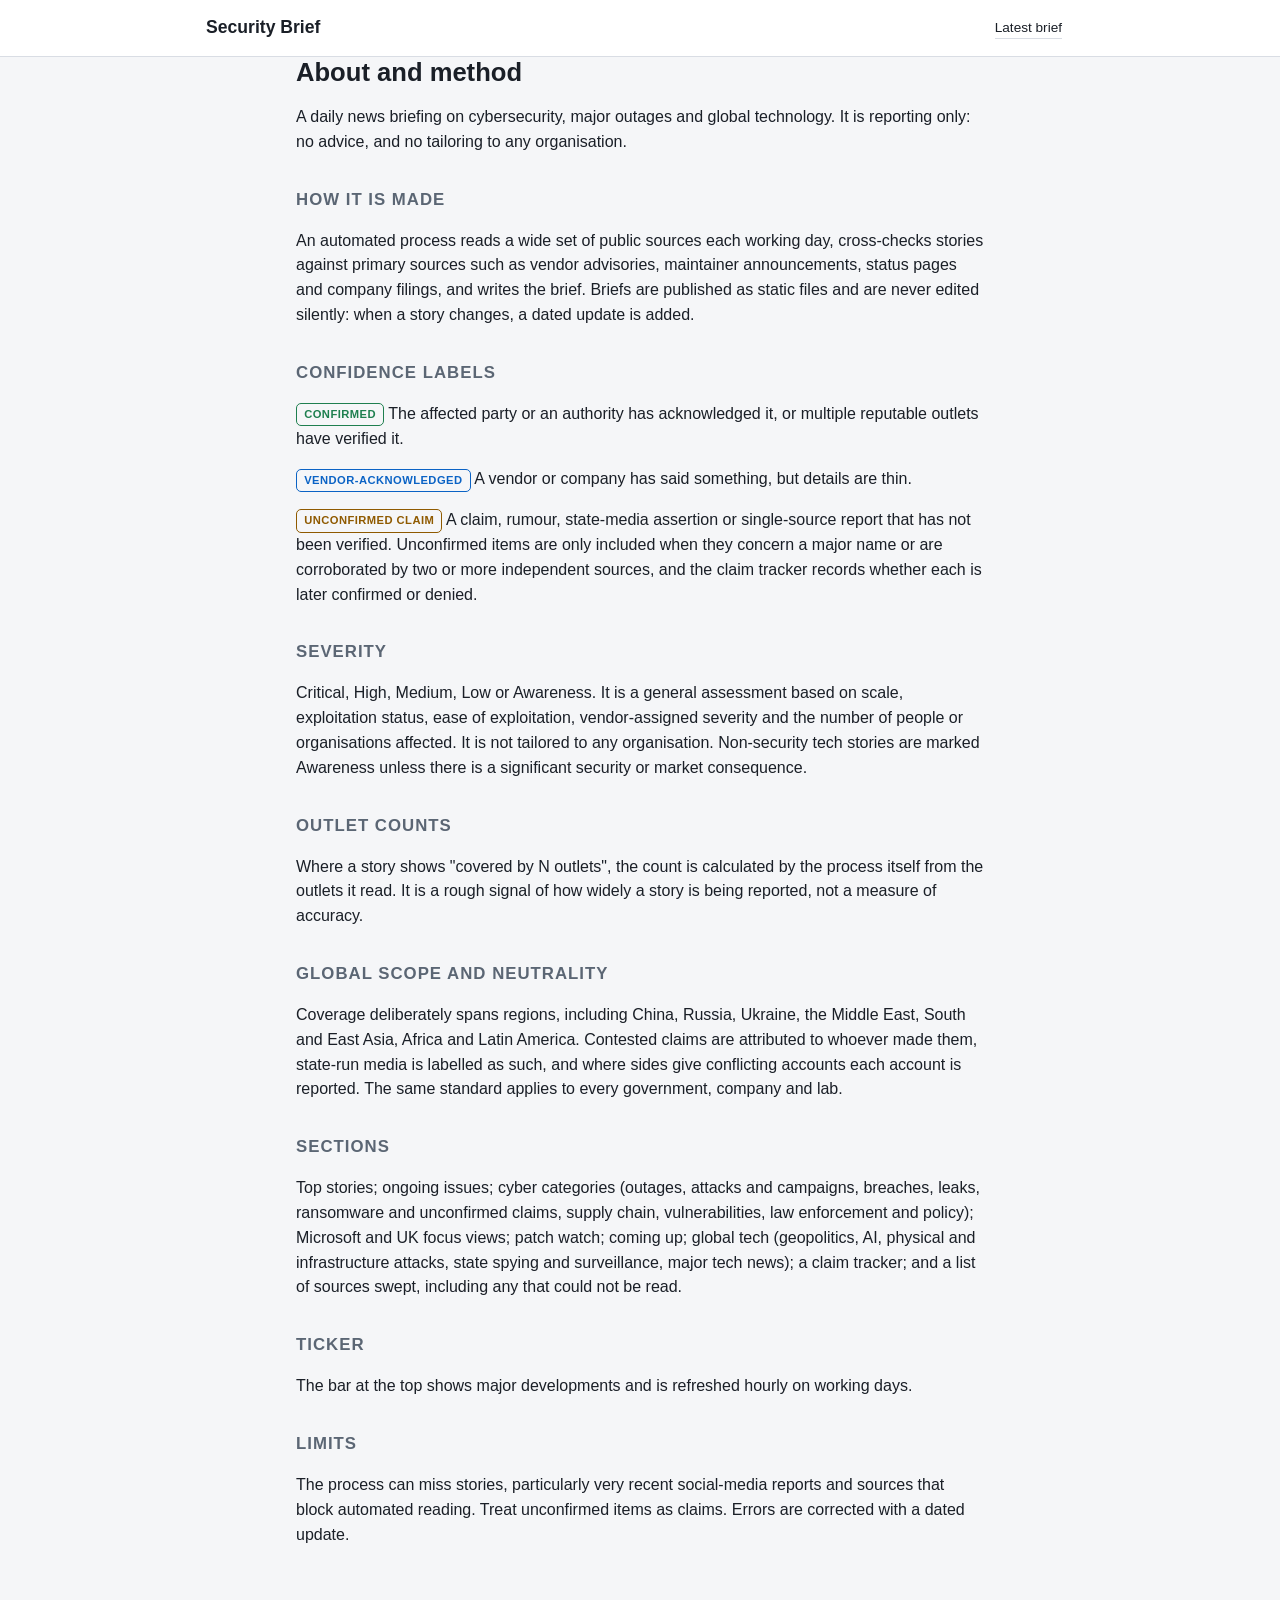
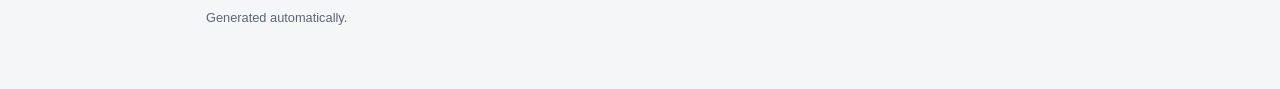
==== about.html @ 1423f3ae "Add files via upload" ====
<!DOCTYPE html>
<html lang="en-GB">
<head>
<meta charset="utf-8">
<meta name="viewport" content="width=device-width, initial-scale=1">
<title>About and method · Security Brief</title>
<link rel="stylesheet" href="style.css">
</head>
<body>
<header class="site-header"><div class="wrap header-inner"><a class="brand" href="./">Security Brief</a><div class="header-actions"><a class="head-link" href="./">Latest brief</a></div></div></header>
<main class="wrap prose">
  <h1>About and method</h1>
  <p class="muted">A daily news briefing on cybersecurity, major outages and global technology. It is reporting only: no advice, and no tailoring to any organisation.</p>

  <h2>How it is made</h2>
  <p>An automated process reads a wide set of public sources each working day, cross-checks stories against primary sources such as vendor advisories, maintainer announcements, status pages and company filings, and writes the brief. Briefs are published as static files and are never edited silently: when a story changes, a dated update is added.</p>

  <h2>Confidence labels</h2>
  <p><b class="tag t-confirmed">CONFIRMED</b> The affected party or an authority has acknowledged it, or multiple reputable outlets have verified it.</p>
  <p><b class="tag t-vendor">VENDOR-ACKNOWLEDGED</b> A vendor or company has said something, but details are thin.</p>
  <p><b class="tag t-unconfirmed">UNCONFIRMED CLAIM</b> A claim, rumour, state-media assertion or single-source report that has not been verified. Unconfirmed items are only included when they concern a major name or are corroborated by two or more independent sources, and the claim tracker records whether each is later confirmed or denied.</p>

  <h2>Severity</h2>
  <p>Critical, High, Medium, Low or Awareness. It is a general assessment based on scale, exploitation status, ease of exploitation, vendor-assigned severity and the number of people or organisations affected. It is not tailored to any organisation. Non-security tech stories are marked Awareness unless there is a significant security or market consequence.</p>

  <h2>Outlet counts</h2>
  <p>Where a story shows "covered by N outlets", the count is calculated by the process itself from the outlets it read. It is a rough signal of how widely a story is being reported, not a measure of accuracy.</p>

  <h2>Global scope and neutrality</h2>
  <p>Coverage deliberately spans regions, including China, Russia, Ukraine, the Middle East, South and East Asia, Africa and Latin America. Contested claims are attributed to whoever made them, state-run media is labelled as such, and where sides give conflicting accounts each account is reported. The same standard applies to every government, company and lab.</p>

  <h2>Sections</h2>
  <p>Top stories; ongoing issues; cyber categories (outages, attacks and campaigns, breaches, leaks, ransomware and unconfirmed claims, supply chain, vulnerabilities, law enforcement and policy); Microsoft and UK focus views; patch watch; coming up; global tech (geopolitics, AI, physical and infrastructure attacks, state spying and surveillance, major tech news); a claim tracker; and a list of sources swept, including any that could not be read.</p>

  <h2>Ticker</h2>
  <p>The bar at the top shows major developments and is refreshed hourly on working days.</p>

  <h2>Limits</h2>
  <p>The process can miss stories, particularly very recent social-media reports and sources that block automated reading. Treat unconfirmed items as claims. Errors are corrected with a dated update.</p>
</main>
<footer class="wrap site-footer"><p class="muted">Generated automatically.</p></footer>
<script>
(function(){var t=null;try{t=localStorage.getItem('sb-theme')}catch(e){}
t=t||(window.matchMedia&&matchMedia('(prefers-color-scheme: light)').matches?'light':'dark');
document.documentElement.setAttribute('data-theme',t);})();
</script>
</body>
</html>
---- style.css ----
:root{
  --bg:#0f1216; --panel:#171b21; --panel2:#1d222a; --line:#2a313b; --text:#e6e9ee; --muted:#9aa4b2;
  --accent:#4da3ff; --link:#7bb8ff;
  --crit:#ff5d5d; --high:#ff9b3d; --med:#f2cf4a; --low:#5fc88f; --aware:#8f9bb0;
  --confirmed:#3fb97a; --vendor:#4da3ff; --unconf:#e0a030;
  --ticker-bg:#1a0f10; --ticker-line:#3a1d20;
  --sev-fg:#101418; --accent-fg:#0b1220;
}
:root[data-theme="light"]{
  --bg:#f5f6f8; --panel:#ffffff; --panel2:#f0f2f5; --line:#d9dde4; --text:#1a1f27; --muted:#5b6674;
  --accent:#0b63c5; --link:#0b63c5;
  --crit:#c62828; --high:#a85800; --med:#8a6d00; --low:#1e7f4f; --aware:#5b6674;
  --confirmed:#1e7f4f; --vendor:#0b63c5; --unconf:#8f5a00;
  --ticker-bg:#fff3f3; --ticker-line:#f0cfcf;
  --sev-fg:#ffffff; --accent-fg:#ffffff;
}
*{box-sizing:border-box}
html{-webkit-text-size-adjust:100%}
body{margin:0;background:var(--bg);color:var(--text);font:16px/1.55 -apple-system,BlinkMacSystemFont,"Segoe UI",Roboto,Helvetica,Arial,sans-serif}
a{color:var(--link)}
.wrap{max-width:900px;margin:0 auto;padding:0 16px}
.muted{color:var(--muted)}
h1{font-size:1.6rem;line-height:1.25;margin:0 0 .25rem}
h2{font-size:1.05rem;text-transform:uppercase;letter-spacing:.06em;color:var(--muted);margin:2rem 0 .75rem;font-weight:600}

/* ticker */
.ticker{display:flex;align-items:stretch;background:var(--ticker-bg);border-bottom:1px solid var(--ticker-line);font-size:.9rem;overflow:hidden}
.ticker-label{background:var(--crit);color:var(--sev-fg);font-weight:700;letter-spacing:.08em;padding:.5rem .8rem;display:flex;align-items:center;font-size:.75rem;flex:0 0 auto}
.ticker-viewport{flex:1 1 auto;overflow:hidden;position:relative;display:flex;align-items:center}
.ticker-track{display:inline-flex;white-space:nowrap;gap:2.5rem;padding-left:100%;animation:scroll var(--dur,60s) linear infinite}
.ticker-viewport:hover .ticker-track,.ticker-viewport:focus-within .ticker-track{animation-play-state:paused}
@keyframes scroll{to{transform:translateX(-100%)}}
.ticker-item{display:inline-flex;gap:.5rem;align-items:center;color:var(--text);text-decoration:none;padding:.5rem 0}
.ticker-item:hover{text-decoration:underline}
.ticker-item time{color:var(--muted);font-variant-numeric:tabular-nums}
.ticker-empty{padding:.5rem 1rem;color:var(--muted)}
.ticker-updated{flex:0 0 auto;padding:.5rem .8rem;color:var(--muted);font-size:.75rem;display:flex;align-items:center;border-left:1px solid var(--ticker-line)}
@media (prefers-reduced-motion:reduce){.ticker-track{animation:none;padding-left:.8rem;white-space:normal;flex-wrap:wrap;gap:.25rem 1.5rem}}

/* header */
.site-header{border-bottom:1px solid var(--line);background:var(--panel)}
.header-inner{display:flex;align-items:center;justify-content:space-between;height:56px}
.brand{font-weight:700;font-size:1.1rem;color:var(--text);text-decoration:none}
.icon-btn{background:none;border:1px solid var(--line);color:var(--text);border-radius:8px;width:36px;height:36px;font-size:1.1rem;cursor:pointer}
.icon-btn:hover{background:var(--panel2)}

/* date nav */
.datenav{display:flex;gap:.5rem;align-items:center;margin:1.25rem 0 1rem}
.datenav-mid{flex:1}
.datenav select{width:100%;padding:.55rem .6rem;background:var(--panel);color:var(--text);border:1px solid var(--line);border-radius:8px;font:inherit}
.nav-btn{background:var(--panel);color:var(--text);border:1px solid var(--line);padding:.55rem .85rem;border-radius:8px;cursor:pointer;font:inherit;white-space:nowrap}
.nav-btn:hover:not(:disabled){background:var(--panel2)}
.nav-btn:disabled{opacity:.4;cursor:default}
.status{padding:1rem;border:1px dashed var(--line);border-radius:10px;color:var(--muted)}

/* tags */
.tag{display:inline-block;font-size:.7rem;font-weight:700;letter-spacing:.04em;padding:.12rem .45rem;border-radius:5px;border:1px solid currentColor;vertical-align:middle}
.t-confirmed{color:var(--confirmed)} .t-vendor{color:var(--vendor)} .t-unconfirmed{color:var(--unconf)}
.sev{display:inline-block;font-size:.7rem;font-weight:700;padding:.12rem .45rem;border-radius:5px;color:var(--sev-fg);vertical-align:middle}
.s-critical{background:var(--crit)} .s-high{background:var(--high)} .s-medium{background:var(--med)} .s-low{background:var(--low)} .s-awareness{background:var(--aware)}
.cov{font-size:.75rem;color:var(--muted)}

/* top 3 */
.top3{display:grid;gap:.75rem}
.top-card{background:var(--panel);border:1px solid var(--line);border-radius:10px;padding:.9rem 1rem}
.top-card h3{margin:0 0 .3rem;font-size:1.02rem}
.top-card p{margin:.3rem 0 0}

/* actions */
.actions{margin:0;padding:0;list-style:none;display:grid;gap:.5rem}
.actions li{background:var(--panel);border:1px solid var(--line);border-radius:10px;padding:.65rem .9rem .65rem 2.4rem;position:relative}
.actions li::before{content:"";position:absolute;left:.9rem;top:.85rem;width:.9rem;height:.9rem;border:2px solid var(--accent);border-radius:4px}

/* items */
.items-head{display:flex;flex-wrap:wrap;gap:.5rem 1rem;align-items:center;justify-content:space-between}
.items-head h2{margin:2rem 0 .75rem}
.filters{display:flex;flex-wrap:wrap;gap:.35rem}
.chip{background:var(--panel);color:var(--muted);border:1px solid var(--line);border-radius:999px;padding:.25rem .7rem;font:inherit;font-size:.8rem;cursor:pointer}
.chip[aria-pressed="true"]{background:var(--accent);color:var(--accent-fg);border-color:var(--accent)}
details.item{background:var(--panel);border:1px solid var(--line);border-radius:10px;margin:0 0 .65rem}
details.item>summary{list-style:none;cursor:pointer;padding:.85rem 1rem;display:block}
details.item>summary::-webkit-details-marker{display:none}
details.item>summary::before{content:"▸";color:var(--muted);margin-right:.5rem;display:inline-block;transition:transform .15s}
details.item[open]>summary::before{transform:rotate(90deg)}
.item-title{font-weight:600}
.item-meta{display:flex;flex-wrap:wrap;gap:.4rem .6rem;align-items:center;margin-top:.35rem;padding-left:1.2rem}
.item-body{padding:0 1rem 1rem 1rem;border-top:1px solid var(--line)}
.item-body h4{margin:1.1rem 0 .3rem;font-size:.8rem;text-transform:uppercase;letter-spacing:.06em;color:var(--muted)}
.item-body p{margin:.35rem 0}
.item-body code{background:var(--panel2);padding:.08rem .35rem;border-radius:4px;font-size:.88em;word-break:break-word}
.item-body pre{background:var(--panel2);border:1px solid var(--line);padding:.7rem;border-radius:8px;overflow:auto;font-size:.85rem}
.acts{list-style:none;padding:0;margin:.3rem 0}
.acts li{display:flex;gap:.6rem;margin:.35rem 0}
.when{flex:0 0 auto;font-size:.7rem;font-weight:700;padding:.15rem .5rem;border-radius:5px;background:var(--panel2);border:1px solid var(--line);align-self:flex-start;white-space:nowrap}
.when.now{background:var(--crit);color:var(--sev-fg);border-color:var(--crit)}
.srcs{margin:.3rem 0;padding-left:1.1rem}
.srcs li{margin:.15rem 0;word-break:break-word}
.plain{margin:0;padding-left:1.1rem}
.plain li{margin:.35rem 0}
.sample-banner{background:var(--panel2);border:1px dashed var(--unconf);color:var(--unconf);padding:.5rem .8rem;border-radius:8px;margin:.75rem 0;font-size:.85rem}
.site-footer{padding:2rem 16px 3rem;font-size:.8rem}
@media (max-width:520px){.nav-btn{padding:.55rem .6rem}h1{font-size:1.35rem}}

/* layout additions */
.t-uk{color:var(--accent)}
.nopad{padding-left:0 !important;margin-top:.3rem}
.rank{display:inline-flex;align-items:center;justify-content:center;width:1.5rem;height:1.5rem;border-radius:50%;background:var(--panel2);border:1px solid var(--line);font-size:.8rem;margin-right:.55rem;vertical-align:middle}
.item-summary{margin:.5rem 0 0 1.2rem;color:var(--muted);font-size:.95rem}
.ongoing{display:grid;gap:.6rem}
.ongoing-card{background:var(--panel);border:1px solid var(--line);border-radius:10px;padding:.8rem 1rem}
.ongoing-card p{margin:.4rem 0 0}
.section-nav{display:flex;flex-wrap:wrap;gap:.4rem;margin:1.75rem 0 .25rem;padding-top:1rem;border-top:1px solid var(--line)}
.section-nav a{font-size:.8rem;text-decoration:none;color:var(--text);background:var(--panel);border:1px solid var(--line);padding:.25rem .65rem;border-radius:999px}
.section-nav a:hover{background:var(--panel2)}
.filterbar{display:flex;align-items:center;gap:.6rem;margin:1rem 0 0;flex-wrap:wrap;font-size:.85rem}
.cat h2 .count{display:inline-block;margin-left:.4rem;font-size:.75rem;background:var(--panel2);border:1px solid var(--line);border-radius:999px;padding:0 .5rem;color:var(--muted);letter-spacing:0}
.uk-row{display:flex;flex-wrap:wrap;gap:.3rem .8rem;justify-content:space-between;align-items:center;text-decoration:none;color:var(--text);background:var(--panel);border:1px solid var(--line);border-radius:10px;padding:.65rem .9rem;margin:0 0 .5rem}
.uk-row:hover{background:var(--panel2)}
[hidden]{display:none !important}

/* v2 additions */
.head-link{color:var(--text);font-size:.85rem;margin-right:.75rem;text-decoration:none;border-bottom:1px solid var(--line)}
.head-link:hover{border-color:var(--accent)}
.header-actions{display:flex;align-items:center}
.group-head{margin-top:2.5rem;padding-top:1rem;border-top:2px solid var(--line)}
.group-title{margin:0 0 .25rem !important;color:var(--text) !important;font-size:1.25rem !important;text-transform:none !important;letter-spacing:0 !important}
.table-wrap{overflow-x:auto;border:1px solid var(--line);border-radius:10px;background:var(--panel)}
table.patch{border-collapse:collapse;width:100%;font-size:.9rem}
table.patch th,table.patch td{padding:.55rem .75rem;text-align:left;border-bottom:1px solid var(--line);vertical-align:top}
table.patch th{font-size:.72rem;text-transform:uppercase;letter-spacing:.05em;color:var(--muted);font-weight:600;white-space:nowrap}
table.patch tr:last-child td{border-bottom:0}
.ex,.cs{display:inline-block;font-size:.72rem;font-weight:700;padding:.1rem .45rem;border-radius:5px;border:1px solid currentColor;text-transform:uppercase}
.ex-yes{color:var(--high)} .ex-no{color:var(--low)} .ex-unknown{color:var(--muted)}
.cs-unconfirmed{color:var(--unconf)} .cs-confirmed{color:var(--confirmed)} .cs-denied{color:var(--muted)} .cs-disputed{color:var(--vendor)}
.coming{list-style:none;margin:0;padding:0;display:grid;gap:.45rem}
.coming li{display:flex;gap:.7rem;background:var(--panel);border:1px solid var(--line);border-radius:10px;padding:.6rem .9rem}
.oglog{margin-top:.5rem;font-size:.9rem}
.oglog summary{cursor:pointer;color:var(--muted)}
.prose{max-width:720px}
.prose h2{margin-top:2rem}
.prose p,.prose li{color:var(--text)}
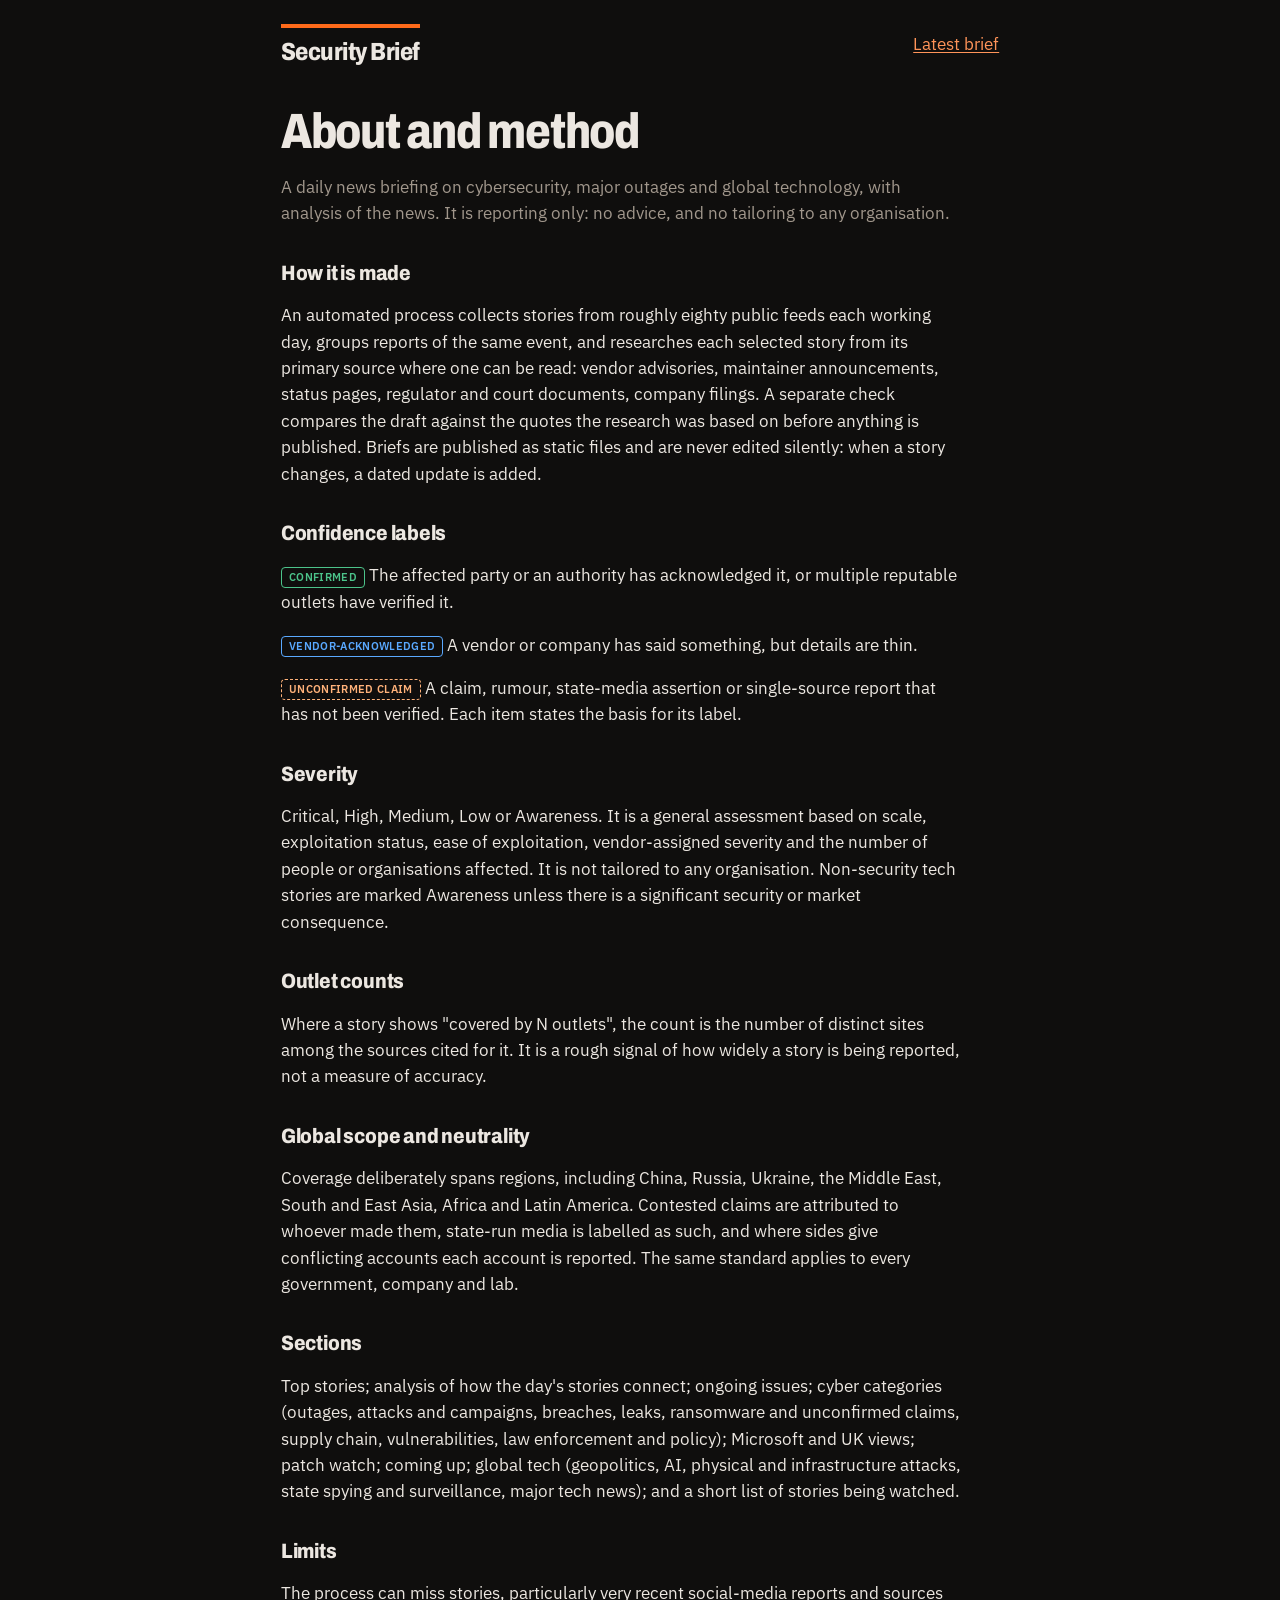
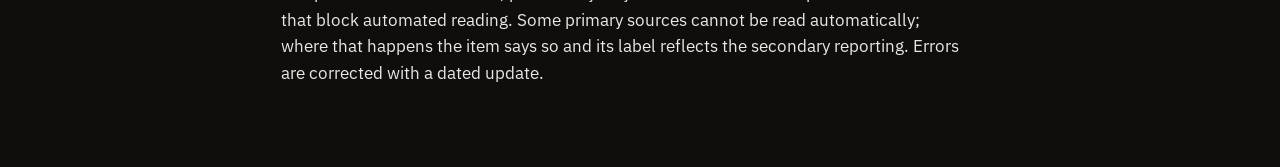
==== commit a12bcecf: "Add files via upload" ====
--- a/about.html
+++ b/about.html
@@ -3,46 +3,41 @@
 <head>
 <meta charset="utf-8">
 <meta name="viewport" content="width=device-width, initial-scale=1">
+<meta name="color-scheme" content="dark">
 <title>About and method · Security Brief</title>
+<link rel="preconnect" href="https://fonts.googleapis.com">
+<link rel="preconnect" href="https://fonts.gstatic.com" crossorigin>
+<link rel="stylesheet" href="https://fonts.googleapis.com/css2?family=Archivo:wdth,wght@75..125,500..900&family=IBM+Plex+Sans:wght@400;500;600&display=swap">
 <link rel="stylesheet" href="style.css">
 </head>
 <body>
-<header class="site-header"><div class="wrap header-inner"><a class="brand" href="./">Security Brief</a><div class="header-actions"><a class="head-link" href="./">Latest brief</a></div></div></header>
-<main class="wrap prose">
+<div class="simple prose">
+  <div class="top"><a class="brand" href="./">Security Brief</a><a href="./">Latest brief</a></div>
   <h1>About and method</h1>
-  <p class="muted">A daily news briefing on cybersecurity, major outages and global technology. It is reporting only: no advice, and no tailoring to any organisation.</p>
+  <p class="muted">A daily news briefing on cybersecurity, major outages and global technology, with analysis of the news. It is reporting only: no advice, and no tailoring to any organisation.</p>
 
   <h2>How it is made</h2>
-  <p>An automated process reads a wide set of public sources each working day, cross-checks stories against primary sources such as vendor advisories, maintainer announcements, status pages and company filings, and writes the brief. Briefs are published as static files and are never edited silently: when a story changes, a dated update is added.</p>
+  <p>An automated process collects stories from roughly eighty public feeds each working day, groups reports of the same event, and researches each selected story from its primary source where one can be read: vendor advisories, maintainer announcements, status pages, regulator and court documents, company filings. A separate check compares the draft against the quotes the research was based on before anything is published. Briefs are published as static files and are never edited silently: when a story changes, a dated update is added.</p>
 
   <h2>Confidence labels</h2>
   <p><b class="tag t-confirmed">CONFIRMED</b> The affected party or an authority has acknowledged it, or multiple reputable outlets have verified it.</p>
   <p><b class="tag t-vendor">VENDOR-ACKNOWLEDGED</b> A vendor or company has said something, but details are thin.</p>
-  <p><b class="tag t-unconfirmed">UNCONFIRMED CLAIM</b> A claim, rumour, state-media assertion or single-source report that has not been verified. Unconfirmed items are only included when they concern a major name or are corroborated by two or more independent sources, and the claim tracker records whether each is later confirmed or denied.</p>
+  <p><b class="tag t-unconfirmed">UNCONFIRMED CLAIM</b> A claim, rumour, state-media assertion or single-source report that has not been verified. Each item states the basis for its label.</p>
 
   <h2>Severity</h2>
   <p>Critical, High, Medium, Low or Awareness. It is a general assessment based on scale, exploitation status, ease of exploitation, vendor-assigned severity and the number of people or organisations affected. It is not tailored to any organisation. Non-security tech stories are marked Awareness unless there is a significant security or market consequence.</p>
 
   <h2>Outlet counts</h2>
-  <p>Where a story shows "covered by N outlets", the count is calculated by the process itself from the outlets it read. It is a rough signal of how widely a story is being reported, not a measure of accuracy.</p>
+  <p>Where a story shows "covered by N outlets", the count is the number of distinct sites among the sources cited for it. It is a rough signal of how widely a story is being reported, not a measure of accuracy.</p>
 
   <h2>Global scope and neutrality</h2>
   <p>Coverage deliberately spans regions, including China, Russia, Ukraine, the Middle East, South and East Asia, Africa and Latin America. Contested claims are attributed to whoever made them, state-run media is labelled as such, and where sides give conflicting accounts each account is reported. The same standard applies to every government, company and lab.</p>
 
   <h2>Sections</h2>
-  <p>Top stories; ongoing issues; cyber categories (outages, attacks and campaigns, breaches, leaks, ransomware and unconfirmed claims, supply chain, vulnerabilities, law enforcement and policy); Microsoft and UK focus views; patch watch; coming up; global tech (geopolitics, AI, physical and infrastructure attacks, state spying and surveillance, major tech news); a claim tracker; and a list of sources swept, including any that could not be read.</p>
-
-  <h2>Ticker</h2>
-  <p>The bar at the top shows major developments and is refreshed hourly on working days.</p>
+  <p>Top stories; analysis of how the day's stories connect; ongoing issues; cyber categories (outages, attacks and campaigns, breaches, leaks, ransomware and unconfirmed claims, supply chain, vulnerabilities, law enforcement and policy); Microsoft and UK views; patch watch; coming up; global tech (geopolitics, AI, physical and infrastructure attacks, state spying and surveillance, major tech news); and a short list of stories being watched.</p>
 
   <h2>Limits</h2>
-  <p>The process can miss stories, particularly very recent social-media reports and sources that block automated reading. Treat unconfirmed items as claims. Errors are corrected with a dated update.</p>
-</main>
-<footer class="wrap site-footer"><p class="muted">Generated automatically.</p></footer>
-<script>
-(function(){var t=null;try{t=localStorage.getItem('sb-theme')}catch(e){}
-t=t||(window.matchMedia&&matchMedia('(prefers-color-scheme: light)').matches?'light':'dark');
-document.documentElement.setAttribute('data-theme',t);})();
-</script>
+  <p>The process can miss stories, particularly very recent social-media reports and sources that block automated reading. Some primary sources cannot be read automatically; where that happens the item says so and its label reflects the secondary reporting. Errors are corrected with a dated update.</p>
+</div>
 </body>
 </html>
--- a/style.css
+++ b/style.css
@@ -1,141 +1,169 @@
 :root{
-  --bg:#0f1216; --panel:#171b21; --panel2:#1d222a; --line:#2a313b; --text:#e6e9ee; --muted:#9aa4b2;
-  --accent:#4da3ff; --link:#7bb8ff;
-  --crit:#ff5d5d; --high:#ff9b3d; --med:#f2cf4a; --low:#5fc88f; --aware:#8f9bb0;
-  --confirmed:#3fb97a; --vendor:#4da3ff; --unconf:#e0a030;
-  --ticker-bg:#1a0f10; --ticker-line:#3a1d20;
-  --sev-fg:#101418; --accent-fg:#0b1220;
-}
-:root[data-theme="light"]{
-  --bg:#f5f6f8; --panel:#ffffff; --panel2:#f0f2f5; --line:#d9dde4; --text:#1a1f27; --muted:#5b6674;
-  --accent:#0b63c5; --link:#0b63c5;
-  --crit:#c62828; --high:#a85800; --med:#8a6d00; --low:#1e7f4f; --aware:#5b6674;
-  --confirmed:#1e7f4f; --vendor:#0b63c5; --unconf:#8f5a00;
-  --ticker-bg:#fff3f3; --ticker-line:#f0cfcf;
-  --sev-fg:#ffffff; --accent-fg:#ffffff;
+  --bg:#0f0e0d; --surface:#171513; --surface2:#201d1a; --line:#2e2a26; --line2:#433c35;
+  --text:#ece7e1; --muted:#a1978c;
+  --accent:#ff6a1a; --accent-text:#ff9459; --accent-bg:rgba(255,106,26,.13); --on-accent:#1a0c03;
+  --crit:#ff4757; --high:#ffb02e; --med:#5aa9ff; --low:#4cc38a; --aware:#8a8f98;
+  --confirmed:#4cc38a; --vendor:#5aa9ff; --unconf:#ffb27a;
+  --display:"Archivo","Arial Narrow",system-ui,sans-serif;
+  --body:"IBM Plex Sans",system-ui,-apple-system,"Segoe UI",Roboto,sans-serif;
+  --rail:272px;
 }
 *{box-sizing:border-box}
-html{-webkit-text-size-adjust:100%}
-body{margin:0;background:var(--bg);color:var(--text);font:16px/1.55 -apple-system,BlinkMacSystemFont,"Segoe UI",Roboto,Helvetica,Arial,sans-serif}
-a{color:var(--link)}
-.wrap{max-width:900px;margin:0 auto;padding:0 16px}
+html{-webkit-text-size-adjust:100%;scroll-behavior:smooth;scroll-padding-top:1rem;color-scheme:dark}
+@media (prefers-reduced-motion:reduce){html{scroll-behavior:auto}}
+body{margin:0;background:var(--bg);color:var(--text);font:400 16.5px/1.6 var(--body)}
+a{color:var(--accent-text);text-underline-offset:2px}
+a:hover{color:var(--accent)}
+:focus-visible{outline:2px solid var(--accent);outline-offset:2px;border-radius:3px}
 .muted{color:var(--muted)}
-h1{font-size:1.6rem;line-height:1.25;margin:0 0 .25rem}
-h2{font-size:1.05rem;text-transform:uppercase;letter-spacing:.06em;color:var(--muted);margin:2rem 0 .75rem;font-weight:600}
+[hidden]{display:none !important}
+h1,h2,h3{font-family:var(--display);font-stretch:88%;letter-spacing:-.01em}
 
-/* ticker */
-.ticker{display:flex;align-items:stretch;background:var(--ticker-bg);border-bottom:1px solid var(--ticker-line);font-size:.9rem;overflow:hidden}
-.ticker-label{background:var(--crit);color:var(--sev-fg);font-weight:700;letter-spacing:.08em;padding:.5rem .8rem;display:flex;align-items:center;font-size:.75rem;flex:0 0 auto}
-.ticker-viewport{flex:1 1 auto;overflow:hidden;position:relative;display:flex;align-items:center}
-.ticker-track{display:inline-flex;white-space:nowrap;gap:2.5rem;padding-left:100%;animation:scroll var(--dur,60s) linear infinite}
-.ticker-viewport:hover .ticker-track,.ticker-viewport:focus-within .ticker-track{animation-play-state:paused}
-@keyframes scroll{to{transform:translateX(-100%)}}
-.ticker-item{display:inline-flex;gap:.5rem;align-items:center;color:var(--text);text-decoration:none;padding:.5rem 0}
-.ticker-item:hover{text-decoration:underline}
-.ticker-item time{color:var(--muted);font-variant-numeric:tabular-nums}
-.ticker-empty{padding:.5rem 1rem;color:var(--muted)}
-.ticker-updated{flex:0 0 auto;padding:.5rem .8rem;color:var(--muted);font-size:.75rem;display:flex;align-items:center;border-left:1px solid var(--ticker-line)}
-@media (prefers-reduced-motion:reduce){.ticker-track{animation:none;padding-left:.8rem;white-space:normal;flex-wrap:wrap;gap:.25rem 1.5rem}}
+/* ---------- shell ---------- */
+.shell{display:grid;grid-template-columns:var(--rail) minmax(0,1fr);max-width:1480px;margin:0 auto;min-height:100vh}
+.rail{border-right:1px solid var(--line)}
+.rail-inner{position:sticky;top:0;max-height:100vh;overflow-y:auto;padding:1.6rem 1.3rem 1.5rem;display:flex;flex-direction:column;gap:1.6rem;scrollbar-width:thin;scrollbar-color:var(--line2) transparent}
+.content{padding:2.2rem clamp(1.2rem,3.5vw,3.5rem) 3rem;min-width:0}
 
-/* header */
-.site-header{border-bottom:1px solid var(--line);background:var(--panel)}
-.header-inner{display:flex;align-items:center;justify-content:space-between;height:56px}
-.brand{font-weight:700;font-size:1.1rem;color:var(--text);text-decoration:none}
-.icon-btn{background:none;border:1px solid var(--line);color:var(--text);border-radius:8px;width:36px;height:36px;font-size:1.1rem;cursor:pointer}
-.icon-btn:hover{background:var(--panel2)}
+/* ---------- rail ---------- */
+.brand{display:block;font:800 1.55rem/1.05 var(--display);font-stretch:85%;letter-spacing:-.02em;color:var(--text);text-decoration:none;padding-top:.7rem;border-top:4px solid var(--accent);width:max-content;max-width:100%}
+.brand:hover{color:var(--text)}
+.brand-sub{display:block;font:400 .8rem/1.4 var(--body);letter-spacing:0;color:var(--muted);margin-top:.45rem;font-stretch:100%}
+.datenav select{width:100%;padding:.55rem .6rem;background:var(--surface);color:var(--text);border:1px solid var(--line2);border-radius:6px;font:inherit;font-size:.9rem;text-overflow:ellipsis}
+.datenav-btns{display:grid;grid-template-columns:1fr 1fr;gap:.4rem;margin-top:.4rem}
+.nav-btn{background:var(--surface);color:var(--text);border:1px solid var(--line2);padding:.4rem .6rem;border-radius:6px;cursor:pointer;font:inherit;font-size:.88rem}
+.nav-btn:hover:not(:disabled){border-color:var(--accent);color:var(--accent-text)}
+.nav-btn:disabled{opacity:.35;cursor:default}
+.rail-title{display:block;font:600 .82rem var(--body);color:var(--muted);margin-bottom:.5rem}
+.section-nav{display:flex;flex-direction:column}
+.section-nav a{display:flex;justify-content:space-between;gap:.6rem;align-items:baseline;padding:.32rem .6rem;margin-left:-.6rem;border-left:2px solid transparent;color:var(--text);text-decoration:none;font-size:.92rem;line-height:1.35}
+.section-nav a:hover{background:var(--surface)}
+.section-nav a.on{border-left-color:var(--accent);color:var(--accent-text);background:var(--accent-bg)}
+.section-nav .n{color:var(--muted);font-variant-numeric:tabular-nums;font-size:.82rem}
+.filters{display:flex;flex-wrap:wrap;gap:.35rem}
+.chip{background:transparent;color:var(--muted);border:1px solid var(--line2);border-radius:999px;padding:.22rem .7rem;font:inherit;font-size:.8rem;cursor:pointer}
+.chip:hover{color:var(--text);border-color:var(--muted)}
+.chip[aria-pressed="true"]{background:var(--accent);color:var(--on-accent);border-color:var(--accent);font-weight:600}
+.rail-links{margin-top:auto;display:flex;flex-direction:column;gap:.35rem;font-size:.88rem}
+.rail-links a{color:var(--muted)}
+.rail-links a:hover{color:var(--accent-text)}
 
-/* date nav */
-.datenav{display:flex;gap:.5rem;align-items:center;margin:1.25rem 0 1rem}
-.datenav-mid{flex:1}
-.datenav select{width:100%;padding:.55rem .6rem;background:var(--panel);color:var(--text);border:1px solid var(--line);border-radius:8px;font:inherit}
-.nav-btn{background:var(--panel);color:var(--text);border:1px solid var(--line);padding:.55rem .85rem;border-radius:8px;cursor:pointer;font:inherit;white-space:nowrap}
-.nav-btn:hover:not(:disabled){background:var(--panel2)}
-.nav-btn:disabled{opacity:.4;cursor:default}
-.status{padding:1rem;border:1px dashed var(--line);border-radius:10px;color:var(--muted)}
+/* ---------- brief header ---------- */
+.brief-head{padding-bottom:1.4rem;margin-bottom:.4rem;border-bottom:1px solid var(--line)}
+h1{font-size:clamp(2rem,4vw,3.1rem);line-height:1.05;margin:0 0 .5rem;font-weight:800;font-stretch:82%;letter-spacing:-.025em}
+.brief-head p{margin:0;font-size:.92rem}
+h2{font-size:1.5rem;font-weight:800;line-height:1.15;margin:2.8rem 0 1rem;color:var(--text);display:flex;align-items:baseline;gap:.6rem}
+h2 .count{font:500 .85rem var(--body);color:var(--muted);font-variant-numeric:tabular-nums}
+.status{padding:1rem;border:1px dashed var(--line2);border-radius:8px;color:var(--muted)}
+.sample-banner{background:var(--surface2);border:1px dashed var(--unconf);color:var(--unconf);padding:.5rem .8rem;border-radius:6px;margin:.8rem 0 0;font-size:.85rem}
 
-/* tags */
-.tag{display:inline-block;font-size:.7rem;font-weight:700;letter-spacing:.04em;padding:.12rem .45rem;border-radius:5px;border:1px solid currentColor;vertical-align:middle}
-.t-confirmed{color:var(--confirmed)} .t-vendor{color:var(--vendor)} .t-unconfirmed{color:var(--unconf)}
-.sev{display:inline-block;font-size:.7rem;font-weight:700;padding:.12rem .45rem;border-radius:5px;color:var(--sev-fg);vertical-align:middle}
+/* ---------- tags ---------- */
+.tag{display:inline-block;font:600 .68rem/1 var(--body);letter-spacing:.03em;padding:.24rem .45rem;border-radius:4px;border:1px solid currentColor;vertical-align:middle;white-space:nowrap}
+.t-confirmed{color:var(--confirmed)} .t-vendor{color:var(--vendor)} .t-unconfirmed{color:var(--unconf);border-style:dashed} .t-uk{color:var(--text);border-color:var(--line2)}
+.sev{display:inline-block;font:700 .68rem/1 var(--body);letter-spacing:.03em;padding:.27rem .5rem;border-radius:4px;color:#140f0b;vertical-align:middle}
 .s-critical{background:var(--crit)} .s-high{background:var(--high)} .s-medium{background:var(--med)} .s-low{background:var(--low)} .s-awareness{background:var(--aware)}
-.cov{font-size:.75rem;color:var(--muted)}
+.cov{font-size:.8rem;color:var(--muted)}
+[data-sev="Critical"]{--sevc:var(--crit)} [data-sev="High"]{--sevc:var(--high)} [data-sev="Medium"]{--sevc:var(--med)} [data-sev="Low"]{--sevc:var(--low)} [data-sev="Awareness"]{--sevc:var(--aware)}
 
-/* top 3 */
-.top3{display:grid;gap:.75rem}
-.top-card{background:var(--panel);border:1px solid var(--line);border-radius:10px;padding:.9rem 1rem}
-.top-card h3{margin:0 0 .3rem;font-size:1.02rem}
-.top-card p{margin:.3rem 0 0}
+/* ---------- top stories ---------- */
+.top3{display:grid;grid-template-columns:minmax(0,1.55fr) minmax(0,1fr);gap:.9rem}
+.top-card{position:relative;background:var(--surface);border:1px solid var(--line);border-radius:6px;padding:1.1rem 1.3rem 1.2rem}
+.top-card .rank{font:800 1.5rem/1 var(--display);color:var(--sevc,var(--muted));display:block;margin-bottom:.45rem}
+.top-card h3{margin:0 0 .65rem;font-size:1.2rem;line-height:1.2;font-weight:700}
+.top-card p{margin:.7rem 0 0;color:#d6cfc7}
+.top-card .item-meta{padding:0}
+.top-card.lead{grid-row:span 2;padding:1.6rem 1.8rem 1.7rem;background:linear-gradient(180deg,var(--accent-bg),transparent 55%),var(--surface);border-color:#4a2a17}
+.top-card.lead .rank{color:var(--accent)}
+.top-card.lead h3{font-size:clamp(1.6rem,2.6vw,2.2rem);line-height:1.1;font-weight:800;font-stretch:85%;letter-spacing:-.02em}
+.top-card.lead p{font-size:1.05rem}
+.top-card a{font-weight:500}
 
-/* actions */
-.actions{margin:0;padding:0;list-style:none;display:grid;gap:.5rem}
-.actions li{background:var(--panel);border:1px solid var(--line);border-radius:10px;padding:.65rem .9rem .65rem 2.4rem;position:relative}
-.actions li::before{content:"";position:absolute;left:.9rem;top:.85rem;width:.9rem;height:.9rem;border:2px solid var(--accent);border-radius:4px}
+/* ---------- analysis ---------- */
+.analysis{list-style:none;margin:0;padding:0;display:grid;grid-template-columns:repeat(auto-fit,minmax(300px,1fr));gap:1.8rem 2.2rem}
+.analysis li{border-top:2px solid var(--accent);padding-top:.8rem;max-width:62ch}
+.analysis strong{display:block;font:700 1.12rem/1.25 var(--display);font-stretch:90%;margin-bottom:.35rem}
 
-/* items */
-.items-head{display:flex;flex-wrap:wrap;gap:.5rem 1rem;align-items:center;justify-content:space-between}
-.items-head h2{margin:2rem 0 .75rem}
-.filters{display:flex;flex-wrap:wrap;gap:.35rem}
-.chip{background:var(--panel);color:var(--muted);border:1px solid var(--line);border-radius:999px;padding:.25rem .7rem;font:inherit;font-size:.8rem;cursor:pointer}
-.chip[aria-pressed="true"]{background:var(--accent);color:var(--accent-fg);border-color:var(--accent)}
-details.item{background:var(--panel);border:1px solid var(--line);border-radius:10px;margin:0 0 .65rem}
-details.item>summary{list-style:none;cursor:pointer;padding:.85rem 1rem;display:block}
+/* ---------- ongoing ---------- */
+.ongoing{display:grid;grid-template-columns:repeat(auto-fill,minmax(340px,1fr));gap:.8rem}
+.ongoing-card{background:var(--surface);border:1px solid var(--line);border-radius:6px;padding:.95rem 1.1rem}
+.ongoing-card b{font:700 1.02rem/1.3 var(--display);font-stretch:92%}
+.ongoing-card p{margin:.55rem 0 0;font-size:.95rem}
+.oglog{margin-top:.6rem;font-size:.9rem}
+.oglog summary{cursor:pointer;color:var(--muted)}
+.oglog summary:hover{color:var(--accent-text)}
+.item-meta{display:flex;flex-wrap:wrap;gap:.35rem .6rem;align-items:center;margin-top:.5rem}
+.nopad{padding-left:0 !important}
+
+/* ---------- categories and items ---------- */
+.cat h2{margin-top:2.6rem}
+.group-head{margin-top:3.6rem;padding:1.4rem 0 .2rem;border-top:3px solid var(--accent)}
+.group-head h2{margin:0;font-size:2rem;font-stretch:82%}
+details.item{background:var(--surface);border:1px solid var(--line);border-radius:6px;margin:0 0 .6rem}
+details.item:hover{border-color:var(--line2)}
+details.item[open]{border-color:var(--line2)}
+details.item>summary{list-style:none;cursor:pointer;padding:.95rem 1.2rem .95rem 2.5rem;position:relative}
 details.item>summary::-webkit-details-marker{display:none}
-details.item>summary::before{content:"▸";color:var(--muted);margin-right:.5rem;display:inline-block;transition:transform .15s}
-details.item[open]>summary::before{transform:rotate(90deg)}
-.item-title{font-weight:600}
-.item-meta{display:flex;flex-wrap:wrap;gap:.4rem .6rem;align-items:center;margin-top:.35rem;padding-left:1.2rem}
-.item-body{padding:0 1rem 1rem 1rem;border-top:1px solid var(--line)}
-.item-body h4{margin:1.1rem 0 .3rem;font-size:.8rem;text-transform:uppercase;letter-spacing:.06em;color:var(--muted)}
-.item-body p{margin:.35rem 0}
-.item-body code{background:var(--panel2);padding:.08rem .35rem;border-radius:4px;font-size:.88em;word-break:break-word}
-.item-body pre{background:var(--panel2);border:1px solid var(--line);padding:.7rem;border-radius:8px;overflow:auto;font-size:.85rem}
-.acts{list-style:none;padding:0;margin:.3rem 0}
-.acts li{display:flex;gap:.6rem;margin:.35rem 0}
-.when{flex:0 0 auto;font-size:.7rem;font-weight:700;padding:.15rem .5rem;border-radius:5px;background:var(--panel2);border:1px solid var(--line);align-self:flex-start;white-space:nowrap}
-.when.now{background:var(--crit);color:var(--sev-fg);border-color:var(--crit)}
-.srcs{margin:.3rem 0;padding-left:1.1rem}
-.srcs li{margin:.15rem 0;word-break:break-word}
-.plain{margin:0;padding-left:1.1rem}
-.plain li{margin:.35rem 0}
-.sample-banner{background:var(--panel2);border:1px dashed var(--unconf);color:var(--unconf);padding:.5rem .8rem;border-radius:8px;margin:.75rem 0;font-size:.85rem}
-.site-footer{padding:2rem 16px 3rem;font-size:.8rem}
-@media (max-width:520px){.nav-btn{padding:.55rem .6rem}h1{font-size:1.35rem}}
+details.item>summary::before{content:"";position:absolute;left:1.05rem;top:1.28rem;width:.5rem;height:.5rem;border-right:2px solid var(--sevc,var(--muted));border-bottom:2px solid var(--sevc,var(--muted));transform:rotate(-45deg);transition:transform .15s}
+details.item[open]>summary::before{transform:rotate(45deg)}
+details.item>summary:hover .item-title{color:var(--accent-text)}
+.item-title{font:700 1.18rem/1.25 var(--display);font-stretch:92%;display:block;letter-spacing:-.005em}
+.item-summary{margin:.55rem 0 0;color:#cfc8c0;font-size:.98rem;max-width:82ch}
+.item-body{display:grid;grid-template-columns:minmax(0,1.5fr) minmax(0,1fr);gap:0 2.4rem;padding:.3rem 1.4rem 1.4rem 2.5rem;border-top:1px solid var(--line)}
+.item-body h4{margin:1.2rem 0 .35rem;font:700 .95rem/1.3 var(--display);font-stretch:95%;color:var(--accent-text)}
+.item-body p{margin:.4rem 0;max-width:68ch}
+.item-body .basis{color:var(--muted);font-size:.9rem;margin-top:1rem}
+.item-body code{background:var(--surface2);padding:.08rem .35rem;border-radius:4px;font-size:.88em;word-break:break-word}
+.item-body pre{background:var(--surface2);border:1px solid var(--line);padding:.7rem;border-radius:6px;overflow:auto;font-size:.85rem}
+.col-side{border-left:1px solid var(--line);padding-left:1.6rem}
+.srcs{margin:.3rem 0;padding-left:1.1rem;font-size:.92rem}
+.srcs li{margin:.25rem 0;word-break:break-word}
+.plain{margin:0;padding-left:1.1rem;max-width:80ch}
+.plain li{margin:.45rem 0}
 
-/* layout additions */
-.t-uk{color:var(--accent)}
-.nopad{padding-left:0 !important;margin-top:.3rem}
-.rank{display:inline-flex;align-items:center;justify-content:center;width:1.5rem;height:1.5rem;border-radius:50%;background:var(--panel2);border:1px solid var(--line);font-size:.8rem;margin-right:.55rem;vertical-align:middle}
-.item-summary{margin:.5rem 0 0 1.2rem;color:var(--muted);font-size:.95rem}
-.ongoing{display:grid;gap:.6rem}
-.ongoing-card{background:var(--panel);border:1px solid var(--line);border-radius:10px;padding:.8rem 1rem}
-.ongoing-card p{margin:.4rem 0 0}
-.section-nav{display:flex;flex-wrap:wrap;gap:.4rem;margin:1.75rem 0 .25rem;padding-top:1rem;border-top:1px solid var(--line)}
-.section-nav a{font-size:.8rem;text-decoration:none;color:var(--text);background:var(--panel);border:1px solid var(--line);padding:.25rem .65rem;border-radius:999px}
-.section-nav a:hover{background:var(--panel2)}
-.filterbar{display:flex;align-items:center;gap:.6rem;margin:1rem 0 0;flex-wrap:wrap;font-size:.85rem}
-.cat h2 .count{display:inline-block;margin-left:.4rem;font-size:.75rem;background:var(--panel2);border:1px solid var(--line);border-radius:999px;padding:0 .5rem;color:var(--muted);letter-spacing:0}
-.uk-row{display:flex;flex-wrap:wrap;gap:.3rem .8rem;justify-content:space-between;align-items:center;text-decoration:none;color:var(--text);background:var(--panel);border:1px solid var(--line);border-radius:10px;padding:.65rem .9rem;margin:0 0 .5rem}
-.uk-row:hover{background:var(--panel2)}
-[hidden]{display:none !important}
+/* ---------- cross-listed rows ---------- */
+.uk-row{display:flex;flex-wrap:wrap;gap:.3rem .8rem;justify-content:space-between;align-items:center;text-decoration:none;color:var(--text);background:var(--surface);border:1px solid var(--line);border-radius:6px;padding:.7rem 1rem;margin:0 0 .45rem}
+.uk-row:hover{border-color:var(--accent);color:var(--accent-text)}
 
-/* v2 additions */
-.head-link{color:var(--text);font-size:.85rem;margin-right:.75rem;text-decoration:none;border-bottom:1px solid var(--line)}
-.head-link:hover{border-color:var(--accent)}
-.header-actions{display:flex;align-items:center}
-.group-head{margin-top:2.5rem;padding-top:1rem;border-top:2px solid var(--line)}
-.group-title{margin:0 0 .25rem !important;color:var(--text) !important;font-size:1.25rem !important;text-transform:none !important;letter-spacing:0 !important}
-.table-wrap{overflow-x:auto;border:1px solid var(--line);border-radius:10px;background:var(--panel)}
-table.patch{border-collapse:collapse;width:100%;font-size:.9rem}
-table.patch th,table.patch td{padding:.55rem .75rem;text-align:left;border-bottom:1px solid var(--line);vertical-align:top}
-table.patch th{font-size:.72rem;text-transform:uppercase;letter-spacing:.05em;color:var(--muted);font-weight:600;white-space:nowrap}
+/* ---------- patch watch / coming up ---------- */
+.table-wrap{overflow-x:auto;border:1px solid var(--line);border-radius:6px;background:var(--surface)}
+table.patch{border-collapse:collapse;width:100%;font-size:.92rem}
+table.patch th,table.patch td{padding:.65rem .9rem;text-align:left;border-bottom:1px solid var(--line);vertical-align:top}
+table.patch th{font:600 .82rem var(--body);color:var(--muted);white-space:nowrap;background:var(--surface2)}
+table.patch td{font-variant-numeric:tabular-nums}
 table.patch tr:last-child td{border-bottom:0}
-.ex,.cs{display:inline-block;font-size:.72rem;font-weight:700;padding:.1rem .45rem;border-radius:5px;border:1px solid currentColor;text-transform:uppercase}
-.ex-yes{color:var(--high)} .ex-no{color:var(--low)} .ex-unknown{color:var(--muted)}
-.cs-unconfirmed{color:var(--unconf)} .cs-confirmed{color:var(--confirmed)} .cs-denied{color:var(--muted)} .cs-disputed{color:var(--vendor)}
+.ex{display:inline-block;font:600 .72rem/1 var(--body);padding:.22rem .45rem;border-radius:4px;border:1px solid currentColor}
+.ex-yes{color:var(--crit)} .ex-no{color:var(--low)} .ex-unknown{color:var(--muted)}
 .coming{list-style:none;margin:0;padding:0;display:grid;gap:.45rem}
-.coming li{display:flex;gap:.7rem;background:var(--panel);border:1px solid var(--line);border-radius:10px;padding:.6rem .9rem}
-.oglog{margin-top:.5rem;font-size:.9rem}
-.oglog summary{cursor:pointer;color:var(--muted)}
-.prose{max-width:720px}
-.prose h2{margin-top:2rem}
-.prose p,.prose li{color:var(--text)}
+.coming li{display:flex;gap:1rem;background:var(--surface);border:1px solid var(--line);border-radius:6px;padding:.65rem 1rem}
+.when{flex:0 0 auto;font:600 .85rem var(--body);color:var(--accent-text);min-width:6.5rem}
+
+/* ---------- footer, prose ---------- */
+.site-footer{margin-top:3.5rem;padding-top:1.4rem;border-top:1px solid var(--line);font-size:.85rem;color:var(--muted);max-width:80ch}
+.site-footer .tag{margin-left:.2rem}
+.simple{max-width:760px;margin:0 auto;padding:1.5rem 1.3rem 4rem}
+.simple .top{display:flex;justify-content:space-between;align-items:center;margin-bottom:2.5rem}
+.prose h2{font-size:1.3rem;margin-top:2.2rem}
+.prose p{max-width:68ch}
+
+/* ---------- narrow screens ---------- */
+@media (max-width:1100px){
+  .top3{grid-template-columns:1fr}
+  .top-card.lead{grid-row:auto}
+  .item-body{grid-template-columns:1fr}
+  .col-side{border-left:0;padding-left:0;border-top:1px solid var(--line);margin-top:.6rem}
+}
+@media (max-width:860px){
+  .shell{display:block}
+  .rail{border-right:0;border-bottom:1px solid var(--line)}
+  .rail-inner{position:static;max-height:none;padding:1.1rem 1.1rem 1rem;gap:1rem}
+  .brand-sub{display:none}
+  .datenav{display:grid;grid-template-columns:1fr auto;gap:.4rem}
+  .datenav-btns{margin-top:0}
+  .section-nav{flex-direction:row;overflow-x:auto;gap:.4rem;padding-bottom:.2rem}
+  .section-nav .rail-title{display:none}
+  .section-nav a{margin:0;border:1px solid var(--line2);border-radius:999px;padding:.3rem .75rem;white-space:nowrap;flex:0 0 auto}
+  .section-nav a.on{border-color:var(--accent)}
+  .rail-links{flex-direction:row;gap:1rem;margin-top:0}
+  .content{padding:1.5rem 1.1rem 2.5rem}
+  .ongoing{grid-template-columns:1fr}
+}
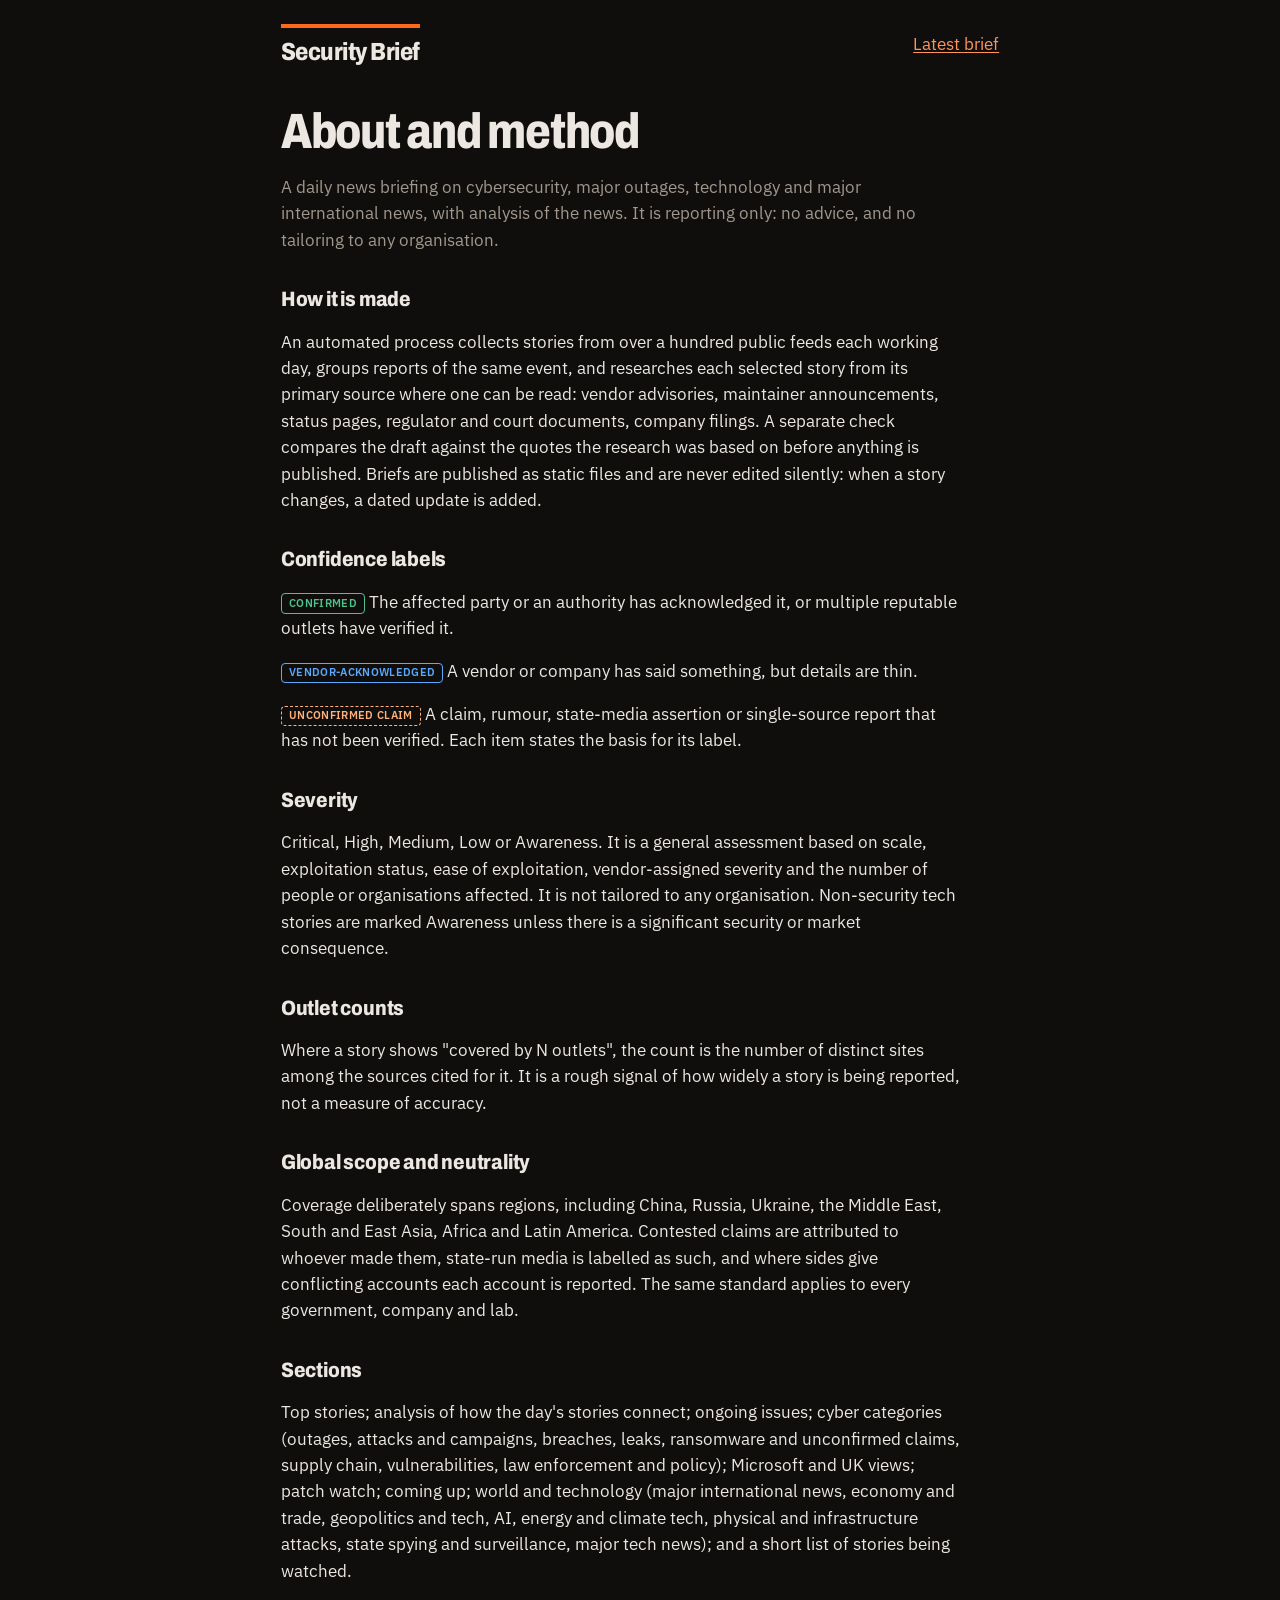
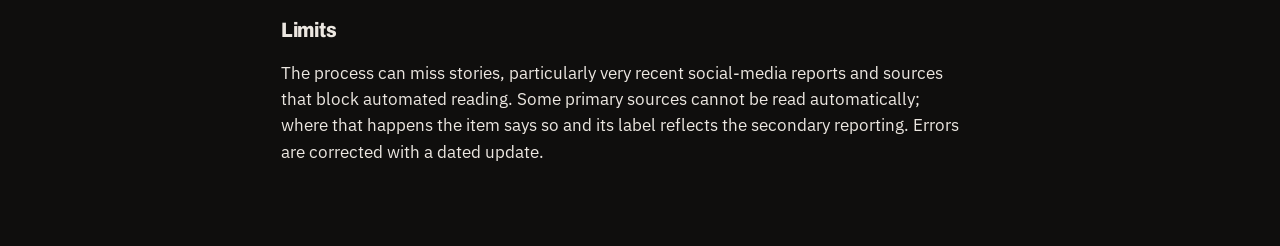
==== commit 3ca43bd1: "Add files via upload" ====
--- a/about.html
+++ b/about.html
@@ -14,10 +14,10 @@
 <div class="simple prose">
   <div class="top"><a class="brand" href="./">Security Brief</a><a href="./">Latest brief</a></div>
   <h1>About and method</h1>
-  <p class="muted">A daily news briefing on cybersecurity, major outages and global technology, with analysis of the news. It is reporting only: no advice, and no tailoring to any organisation.</p>
+  <p class="muted">A daily news briefing on cybersecurity, major outages, technology and major international news, with analysis of the news. It is reporting only: no advice, and no tailoring to any organisation.</p>
 
   <h2>How it is made</h2>
-  <p>An automated process collects stories from roughly eighty public feeds each working day, groups reports of the same event, and researches each selected story from its primary source where one can be read: vendor advisories, maintainer announcements, status pages, regulator and court documents, company filings. A separate check compares the draft against the quotes the research was based on before anything is published. Briefs are published as static files and are never edited silently: when a story changes, a dated update is added.</p>
+  <p>An automated process collects stories from over a hundred public feeds each working day, groups reports of the same event, and researches each selected story from its primary source where one can be read: vendor advisories, maintainer announcements, status pages, regulator and court documents, company filings. A separate check compares the draft against the quotes the research was based on before anything is published. Briefs are published as static files and are never edited silently: when a story changes, a dated update is added.</p>
 
   <h2>Confidence labels</h2>
   <p><b class="tag t-confirmed">CONFIRMED</b> The affected party or an authority has acknowledged it, or multiple reputable outlets have verified it.</p>
@@ -34,7 +34,7 @@
   <p>Coverage deliberately spans regions, including China, Russia, Ukraine, the Middle East, South and East Asia, Africa and Latin America. Contested claims are attributed to whoever made them, state-run media is labelled as such, and where sides give conflicting accounts each account is reported. The same standard applies to every government, company and lab.</p>
 
   <h2>Sections</h2>
-  <p>Top stories; analysis of how the day's stories connect; ongoing issues; cyber categories (outages, attacks and campaigns, breaches, leaks, ransomware and unconfirmed claims, supply chain, vulnerabilities, law enforcement and policy); Microsoft and UK views; patch watch; coming up; global tech (geopolitics, AI, physical and infrastructure attacks, state spying and surveillance, major tech news); and a short list of stories being watched.</p>
+  <p>Top stories; analysis of how the day's stories connect; ongoing issues; cyber categories (outages, attacks and campaigns, breaches, leaks, ransomware and unconfirmed claims, supply chain, vulnerabilities, law enforcement and policy); Microsoft and UK views; patch watch; coming up; world and technology (major international news, economy and trade, geopolitics and tech, AI, energy and climate tech, physical and infrastructure attacks, state spying and surveillance, major tech news); and a short list of stories being watched.</p>
 
   <h2>Limits</h2>
   <p>The process can miss stories, particularly very recent social-media reports and sources that block automated reading. Some primary sources cannot be read automatically; where that happens the item says so and its label reflects the secondary reporting. Errors are corrected with a dated update.</p>
--- a/style.css
+++ b/style.css
@@ -73,6 +73,7 @@
 .top-card p{margin:.7rem 0 0;color:#d6cfc7}
 .top-card .item-meta{padding:0}
 .top-card.lead{grid-row:span 2;padding:1.6rem 1.8rem 1.7rem;background:linear-gradient(180deg,var(--accent-bg),transparent 55%),var(--surface);border-color:#4a2a17}
+.top3[data-n="4"] .top-card.lead{grid-row:span 3}
 .top-card.lead .rank{color:var(--accent)}
 .top-card.lead h3{font-size:clamp(1.6rem,2.6vw,2.2rem);line-height:1.1;font-weight:800;font-stretch:85%;letter-spacing:-.02em}
 .top-card.lead p{font-size:1.05rem}
@@ -167,3 +168,9 @@
   .content{padding:1.5rem 1.1rem 2.5rem}
   .ongoing{grid-template-columns:1fr}
 }
+
+/* also reported */
+.also-note{margin:-.4rem 0 .8rem;font-size:.9rem}
+.also{list-style:none;margin:0;padding:0;columns:2 420px;column-gap:2rem}
+.also li{break-inside:avoid;padding:.55rem 0;border-bottom:1px solid var(--line);display:flex;flex-direction:column;gap:.15rem}
+.also a{font-weight:500}
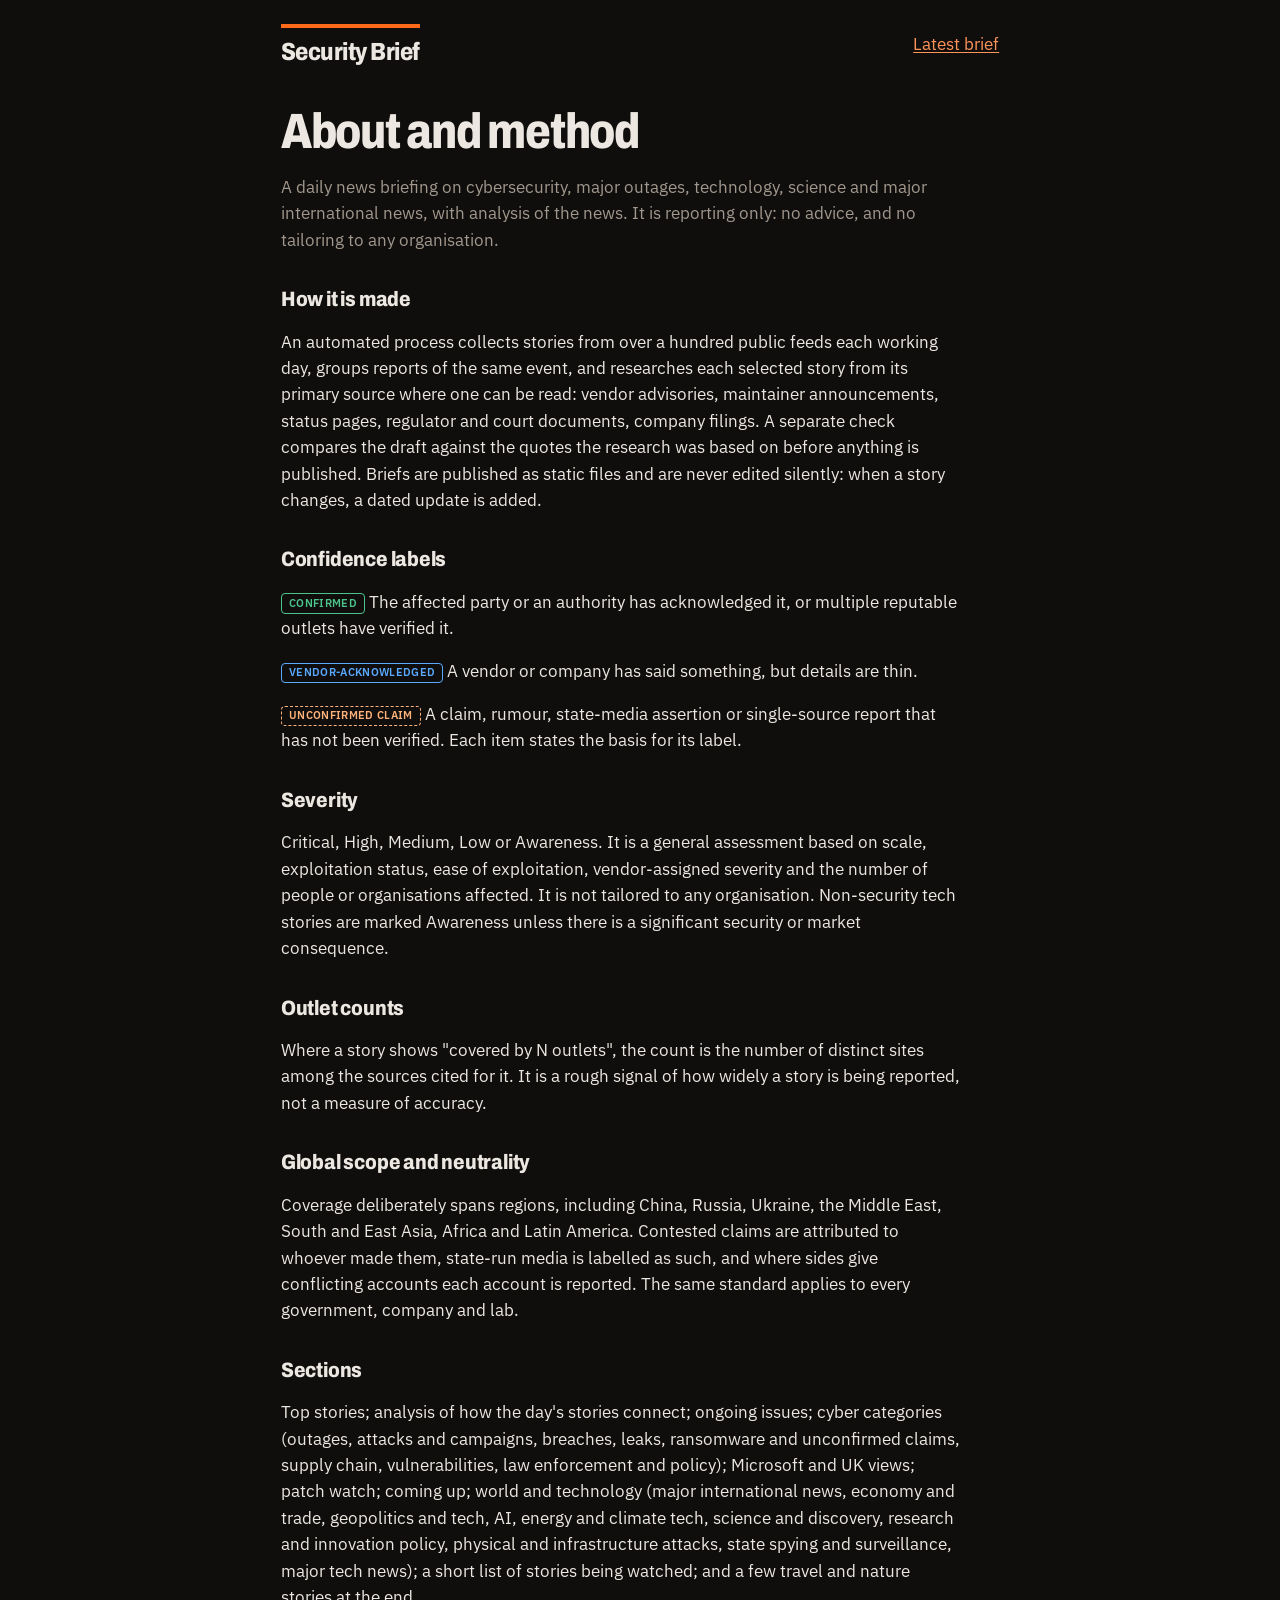
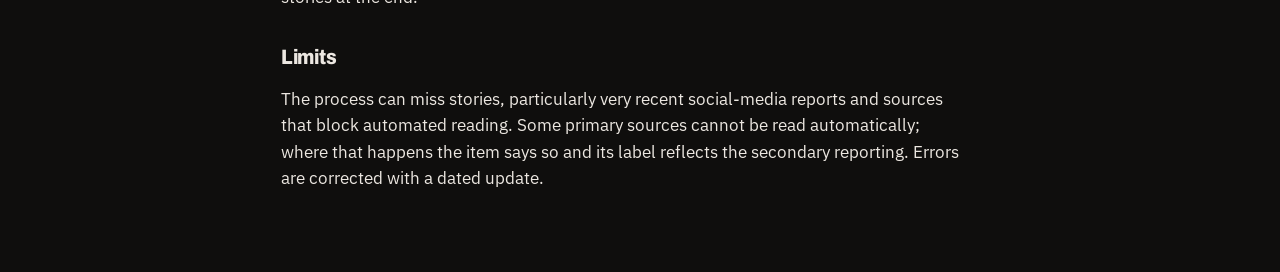
==== commit 48a7730c: "Add files via upload" ====
--- a/about.html
+++ b/about.html
@@ -14,7 +14,7 @@
 <div class="simple prose">
   <div class="top"><a class="brand" href="./">Security Brief</a><a href="./">Latest brief</a></div>
   <h1>About and method</h1>
-  <p class="muted">A daily news briefing on cybersecurity, major outages, technology and major international news, with analysis of the news. It is reporting only: no advice, and no tailoring to any organisation.</p>
+  <p class="muted">A daily news briefing on cybersecurity, major outages, technology, science and major international news, with analysis of the news. It is reporting only: no advice, and no tailoring to any organisation.</p>
 
   <h2>How it is made</h2>
   <p>An automated process collects stories from over a hundred public feeds each working day, groups reports of the same event, and researches each selected story from its primary source where one can be read: vendor advisories, maintainer announcements, status pages, regulator and court documents, company filings. A separate check compares the draft against the quotes the research was based on before anything is published. Briefs are published as static files and are never edited silently: when a story changes, a dated update is added.</p>
@@ -34,7 +34,7 @@
   <p>Coverage deliberately spans regions, including China, Russia, Ukraine, the Middle East, South and East Asia, Africa and Latin America. Contested claims are attributed to whoever made them, state-run media is labelled as such, and where sides give conflicting accounts each account is reported. The same standard applies to every government, company and lab.</p>
 
   <h2>Sections</h2>
-  <p>Top stories; analysis of how the day's stories connect; ongoing issues; cyber categories (outages, attacks and campaigns, breaches, leaks, ransomware and unconfirmed claims, supply chain, vulnerabilities, law enforcement and policy); Microsoft and UK views; patch watch; coming up; world and technology (major international news, economy and trade, geopolitics and tech, AI, energy and climate tech, physical and infrastructure attacks, state spying and surveillance, major tech news); and a short list of stories being watched.</p>
+  <p>Top stories; analysis of how the day's stories connect; ongoing issues; cyber categories (outages, attacks and campaigns, breaches, leaks, ransomware and unconfirmed claims, supply chain, vulnerabilities, law enforcement and policy); Microsoft and UK views; patch watch; coming up; world and technology (major international news, economy and trade, geopolitics and tech, AI, energy and climate tech, science and discovery, research and innovation policy, physical and infrastructure attacks, state spying and surveillance, major tech news); a short list of stories being watched; and a few travel and nature stories at the end.</p>
 
   <h2>Limits</h2>
   <p>The process can miss stories, particularly very recent social-media reports and sources that block automated reading. Some primary sources cannot be read automatically; where that happens the item says so and its label reflects the secondary reporting. Errors are corrected with a dated update.</p>
--- a/style.css
+++ b/style.css
@@ -66,23 +66,14 @@
 [data-sev="Critical"]{--sevc:var(--crit)} [data-sev="High"]{--sevc:var(--high)} [data-sev="Medium"]{--sevc:var(--med)} [data-sev="Low"]{--sevc:var(--low)} [data-sev="Awareness"]{--sevc:var(--aware)}
 
 /* ---------- top stories ---------- */
-.top3{display:grid;grid-template-columns:minmax(0,1.55fr) minmax(0,1fr);gap:.9rem}
+.top3{display:grid;grid-template-columns:repeat(2,minmax(0,1fr));gap:.9rem}
 .top-card{position:relative;background:var(--surface);border:1px solid var(--line);border-radius:6px;padding:1.1rem 1.3rem 1.2rem}
 .top-card .rank{font:800 1.5rem/1 var(--display);color:var(--sevc,var(--muted));display:block;margin-bottom:.45rem}
 .top-card h3{margin:0 0 .65rem;font-size:1.2rem;line-height:1.2;font-weight:700}
 .top-card p{margin:.7rem 0 0;color:#d6cfc7}
 .top-card .item-meta{padding:0}
-.top-card.lead{grid-row:span 2;padding:1.6rem 1.8rem 1.7rem;background:linear-gradient(180deg,var(--accent-bg),transparent 55%),var(--surface);border-color:#4a2a17}
-.top3[data-n="4"] .top-card.lead{grid-row:span 3}
-.top-card.lead .rank{color:var(--accent)}
-.top-card.lead h3{font-size:clamp(1.6rem,2.6vw,2.2rem);line-height:1.1;font-weight:800;font-stretch:85%;letter-spacing:-.02em}
-.top-card.lead p{font-size:1.05rem}
 .top-card a{font-weight:500}
 
-/* ---------- analysis ---------- */
-.analysis{list-style:none;margin:0;padding:0;display:grid;grid-template-columns:repeat(auto-fit,minmax(300px,1fr));gap:1.8rem 2.2rem}
-.analysis li{border-top:2px solid var(--accent);padding-top:.8rem;max-width:62ch}
-.analysis strong{display:block;font:700 1.12rem/1.25 var(--display);font-stretch:90%;margin-bottom:.35rem}
 
 /* ---------- ongoing ---------- */
 .ongoing{display:grid;grid-template-columns:repeat(auto-fill,minmax(340px,1fr));gap:.8rem}
@@ -149,7 +140,6 @@
 /* ---------- narrow screens ---------- */
 @media (max-width:1100px){
   .top3{grid-template-columns:1fr}
-  .top-card.lead{grid-row:auto}
   .item-body{grid-template-columns:1fr}
   .col-side{border-left:0;padding-left:0;border-top:1px solid var(--line);margin-top:.6rem}
 }
